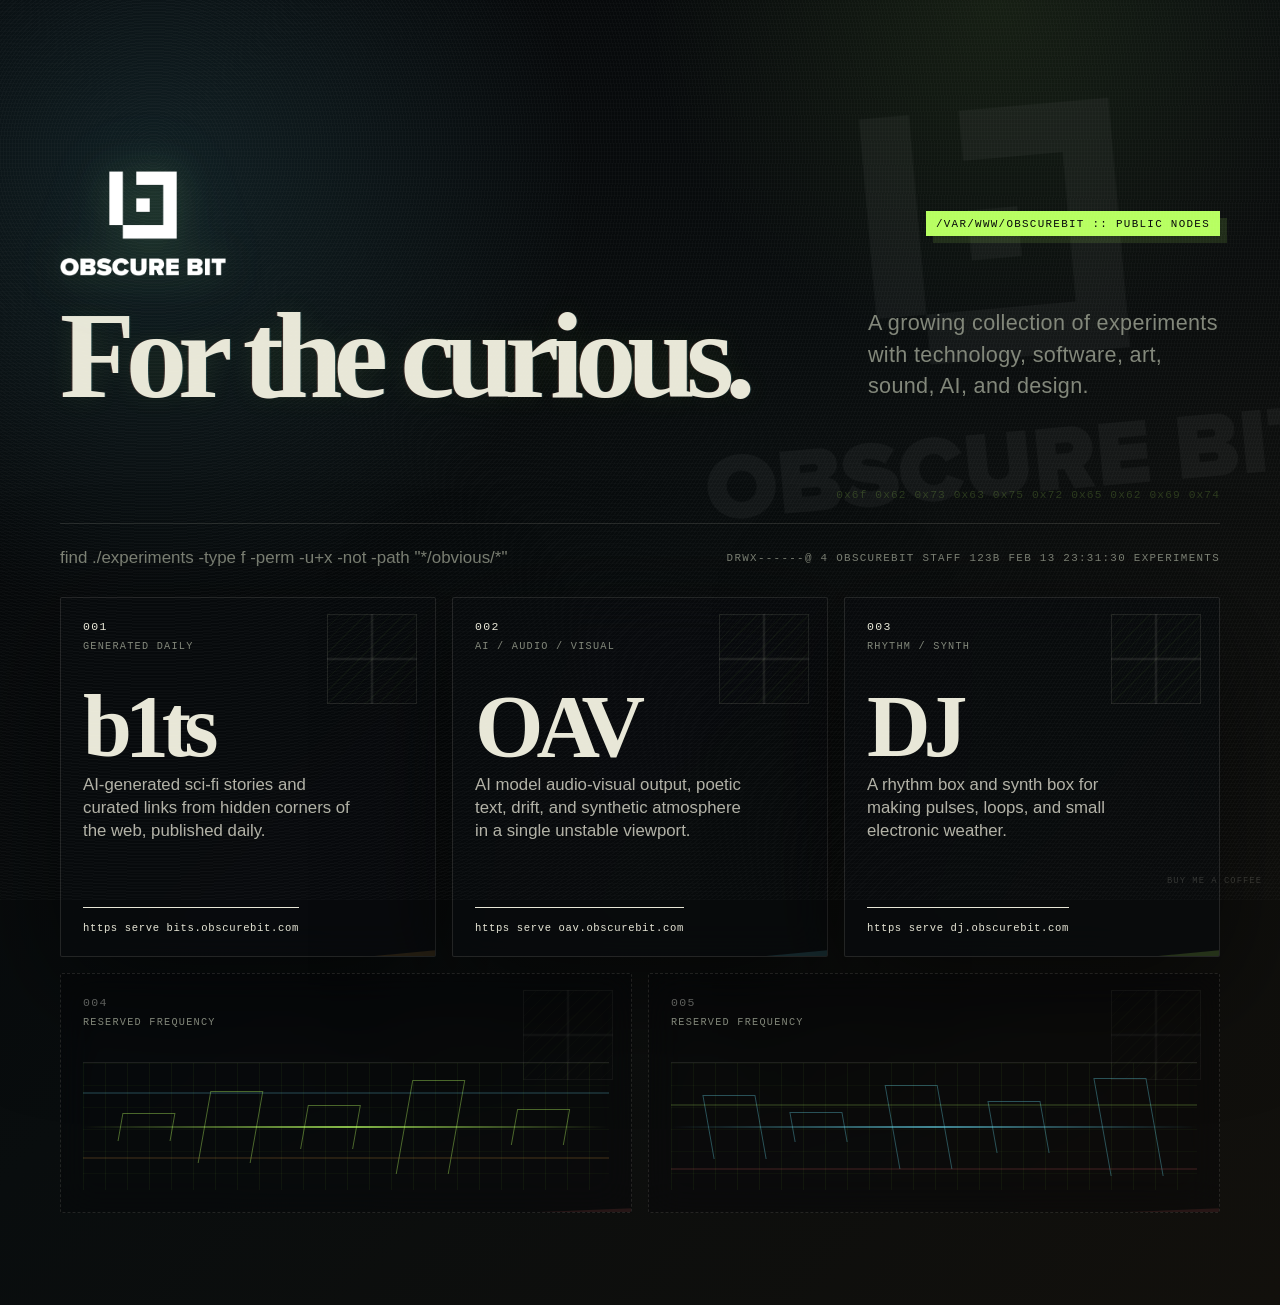
==== index.html @ c0359220 "Create obscurebit landing page" ====
<!doctype html>
<html lang="en">
  <head>
    <meta charset="utf-8">
    <meta name="viewport" content="width=device-width, initial-scale=1">
    <title>obscurebit | small experiments with software, sound, AI, and design</title>
    <meta
      name="description"
      content="obscurebit is an index of small experiments with technology, software, art, sound, AI, and design."
    >
    <meta name="theme-color" content="#07060d">
    <meta property="og:title" content="obscurebit">
    <meta
      property="og:description"
      content="Little obscure experiments with technology, software, art, sound, AI, and design."
    >
    <meta property="og:type" content="website">
    <meta property="og:url" content="https://obscurebit.com/">
    <link rel="canonical" href="https://obscurebit.com/">
    <link rel="stylesheet" href="styles.css">
  </head>
  <body>
    <div class="grain" aria-hidden="true"></div>
    <main class="site-shell">
      <header class="hero" aria-labelledby="page-title">
        <div class="brand-row">
          <a class="brand-mark" href="/" aria-label="obscurebit home">
            <img
              class="brand-logo"
              src="assets/obscurebit-logo-light-cropped.png"
              width="846"
              height="534"
              alt=""
            >
            <span class="sr-only">obscurebit</span>
          </a>
          <p class="eyebrow">/var/www/obscurebit :: public nodes</p>
        </div>
        <div class="hero-grid">
          <h1 id="page-title">For the curious.</h1>
          <p class="intro">
            A growing collection of experiments with technology, software, art,
            sound, AI, and design.
          </p>
        </div>
      </header>

      <section class="manifest" aria-label="Site note">
        <p>
          find ./experiments -type f -perm -u+x -not -path "*/obvious/*"
        </p>
        <span>drwx------@ 4 obscurebit staff 123B Feb 13 23:31:30 Experiments</span>
      </section>

      <section class="project-grid" aria-label="Experiments">
        <a class="project-card project-card--bits" href="https://bits.obscurebit.com/">
          <span class="project-number">001</span>
          <span class="project-kind">generated daily</span>
          <h2>b1ts</h2>
          <p>
            AI-generated sci-fi stories and curated links from hidden corners of
            the web, published daily.
          </p>
          <span class="project-action">https serve bits.obscurebit.com</span>
        </a>

        <a class="project-card project-card--oav" href="https://oav.obscurebit.com/">
          <span class="project-number">002</span>
          <span class="project-kind">ai / audio / visual</span>
          <h2>OAV</h2>
          <p>
            AI model audio-visual output, poetic text, drift, and synthetic
            atmosphere in a single unstable viewport.
          </p>
          <span class="project-action">https serve oav.obscurebit.com</span>
        </a>

        <a class="project-card project-card--dj" href="https://dj.obscurebit.com/">
          <span class="project-number">003</span>
          <span class="project-kind">rhythm / synth</span>
          <h2>DJ</h2>
          <p>
            A rhythm box and synth box for making pulses, loops, and small
            electronic weather.
          </p>
          <span class="project-action">https serve dj.obscurebit.com</span>
        </a>

        <article class="project-card project-card--ghost" aria-label="Future project slot">
          <span class="project-number">004</span>
          <span class="project-kind">reserved frequency</span>
          <div class="frequency-graphic" aria-hidden="true">
            <span></span>
            <span></span>
            <span></span>
            <span></span>
            <span></span>
          </div>
        </article>

        <article class="project-card project-card--ghost" aria-label="Future project slot">
          <span class="project-number">005</span>
          <span class="project-kind">reserved frequency</span>
          <div class="frequency-graphic frequency-graphic--alt" aria-hidden="true">
            <span></span>
            <span></span>
            <span></span>
            <span></span>
            <span></span>
          </div>
        </article>
      </section>
    </main>

    <footer class="site-footer">
      <a href="https://buymeacoffee.com/dudash">buy me a coffee</a>
    </footer>
  </body>
</html>
---- styles.css ----
:root {
  --void: #050608;
  --void-2: #0a0d10;
  --ink: #e8e7d7;
  --muted: #818679;
  --line: rgba(232, 231, 215, 0.12);
  --phosphor: #b7ff61;
  --amber: #c98b3a;
  --cyan: #5dc4d7;
  --red: #b85252;
  --card: rgba(8, 11, 13, 0.78);
  --shadow: 0 28px 120px rgba(0, 0, 0, 0.62);
}

* {
  box-sizing: border-box;
}

html {
  min-height: 100%;
  background: var(--void);
}

body {
  min-height: 100vh;
  margin: 0;
  color: var(--ink);
  font-family: "Iowan Old Style", "Palatino Linotype", Palatino, Georgia, serif;
  background:
    radial-gradient(circle at 12% 14%, rgba(93, 196, 215, 0.13), transparent 27rem),
    radial-gradient(circle at 78% 0%, rgba(183, 255, 97, 0.08), transparent 22rem),
    linear-gradient(135deg, #050608 0%, #090d0e 46%, #12100c 100%);
  overflow-x: hidden;
}

body::before {
  position: fixed;
  inset: 0;
  z-index: -2;
  content: "";
  background:
    linear-gradient(90deg, rgba(232, 231, 215, 0.032) 1px, transparent 1px),
    linear-gradient(rgba(232, 231, 215, 0.026) 1px, transparent 1px),
    linear-gradient(90deg, transparent 0 33%, rgba(183, 255, 97, 0.018) 33% 34%, transparent 34% 100%);
  background-size: 40px 40px, 40px 40px, 280px 100%;
  -webkit-mask-image: linear-gradient(to bottom, black, transparent 86%);
  mask-image: linear-gradient(to bottom, black, transparent 86%);
}

body::after {
  position: fixed;
  right: -12rem;
  bottom: -15rem;
  z-index: -1;
  width: 44rem;
  height: 44rem;
  content: "";
  background:
    repeating-conic-gradient(
      from 12deg,
      rgba(183, 255, 97, 0.08) 0deg 3deg,
      transparent 3deg 10deg
    );
  border-radius: 50%;
  opacity: 0.42;
  filter: blur(0.2px);
}

a {
  color: inherit;
}

.grain {
  position: fixed;
  inset: 0;
  z-index: 10;
  pointer-events: none;
  opacity: 0.18;
  background-image:
    repeating-linear-gradient(
      0deg,
      rgba(255, 255, 255, 0.08) 0 1px,
      transparent 1px 4px
    ),
    repeating-radial-gradient(circle at 12% 17%, rgba(255, 255, 255, 0.09) 0 1px, transparent 1px 3px);
  mix-blend-mode: screen;
}

.site-shell {
  width: min(1160px, calc(100% - 32px));
  margin: 0 auto;
  padding: 56px 0 92px;
}

.hero {
  position: relative;
  min-height: 52vh;
  display: flex;
  flex-direction: column;
  justify-content: center;
  border-bottom: 1px solid var(--line);
  isolation: isolate;
}

.hero::before {
  position: absolute;
  right: 0;
  bottom: 18px;
  width: min(480px, 70vw);
  color: rgba(183, 255, 97, 0.18);
  content: "0x6f 0x62 0x73 0x63 0x75 0x72 0x65 0x62 0x69 0x74";
  font-family: "Azeret Mono", "IBM Plex Mono", "Courier New", monospace;
  font-size: 0.7rem;
  letter-spacing: 0.1em;
  line-height: 1.8;
  text-align: right;
}

.hero::after {
  position: absolute;
  top: 50%;
  right: clamp(-150px, -7vw, -40px);
  z-index: -1;
  width: min(58vw, 620px);
  aspect-ratio: 846 / 534;
  content: "";
  background: url("assets/obscurebit-logo-light-cropped.png") center / contain no-repeat;
  opacity: 0.045;
  transform: translateY(-47%) rotate(-5deg);
  filter: blur(0.2px);
  mix-blend-mode: screen;
}

.brand-row {
  display: flex;
  gap: 18px;
  align-items: center;
  justify-content: space-between;
  margin-bottom: 28px;
}

.brand-mark {
  display: inline-flex;
  align-items: center;
  color: var(--ink);
  text-decoration: none;
}

.brand-logo {
  width: clamp(104px, 13vw, 172px);
  height: auto;
  display: block;
  filter:
    drop-shadow(0 0 18px rgba(183, 255, 97, 0.16))
    drop-shadow(0 0 34px rgba(93, 196, 215, 0.1));
}

.sr-only {
  position: absolute;
  width: 1px;
  height: 1px;
  padding: 0;
  margin: -1px;
  overflow: hidden;
  clip: rect(0, 0, 0, 0);
  white-space: nowrap;
  border: 0;
}

.eyebrow,
.project-kind,
.project-number,
.manifest span,
.site-footer {
  font-family: "Azeret Mono", "IBM Plex Mono", "Courier New", monospace;
  letter-spacing: 0.12em;
  text-transform: uppercase;
}

.project-action {
  font-family: "Azeret Mono", "IBM Plex Mono", "Courier New", monospace;
  letter-spacing: 0.06em;
}

.eyebrow {
  width: max-content;
  margin: 0;
  padding: 7px 10px 6px;
  color: var(--void);
  font-size: 0.68rem;
  background: var(--phosphor);
  box-shadow: 7px 7px 0 rgba(183, 255, 97, 0.12);
}

.hero-grid {
  display: grid;
  grid-template-columns: minmax(0, 1.35fr) minmax(280px, 0.65fr);
  gap: clamp(28px, 6vw, 84px);
  align-items: end;
}

h1 {
  max-width: 900px;
  margin: 0;
  font-size: clamp(3.6rem, 9.6vw, 9rem);
  line-height: 0.84;
  letter-spacing: -0.075em;
  text-shadow:
    0 0 28px rgba(183, 255, 97, 0.08),
    -1px 0 rgba(184, 82, 82, 0.24),
    1px 0 rgba(93, 196, 215, 0.18);
  text-wrap: balance;
}

.intro {
  max-width: 390px;
  margin: 0 0 0.4rem;
  color: var(--muted);
  font-size: clamp(1.08rem, 2vw, 1.35rem);
  line-height: 1.45;
  font-family: "Avenir Next Condensed", "Arial Narrow", "Helvetica Neue", sans-serif;
  letter-spacing: 0.015em;
}

.manifest {
  display: flex;
  gap: 24px;
  align-items: center;
  justify-content: space-between;
  margin: 22px 0 26px;
  color: var(--muted);
}

.manifest p {
  max-width: 560px;
  margin: 0;
  font-size: 1.06rem;
  line-height: 1.45;
  font-family: "Avenir Next Condensed", "Arial Narrow", "Helvetica Neue", sans-serif;
}

.manifest span {
  flex: 0 0 auto;
  font-size: 0.68rem;
}

.project-grid {
  display: grid;
  grid-template-columns: repeat(6, 1fr);
  gap: 16px;
}

.project-card {
  position: relative;
  min-height: 360px;
  display: flex;
  grid-column: span 2;
  flex-direction: column;
  padding: 22px;
  color: var(--ink);
  text-decoration: none;
  background: var(--card);
  border: 1px solid var(--line);
  border-radius: 2px;
  box-shadow: var(--shadow);
  -webkit-backdrop-filter: blur(18px);
  backdrop-filter: blur(18px);
  overflow: hidden;
  isolation: isolate;
  animation: card-in 700ms cubic-bezier(0.2, 0.8, 0.2, 1) both;
  animation-delay: var(--delay, 0ms);
  transition:
    transform 220ms ease,
    background 220ms ease,
    border-color 220ms ease;
}

.project-card::before {
  position: absolute;
  inset: auto -16% -34% -16%;
  z-index: -1;
  height: 58%;
  content: "";
  background: var(--accent, var(--phosphor));
  clip-path: polygon(0 58%, 100% 36%, 100% 100%, 0 100%);
  opacity: 0.16;
  transition: transform 220ms ease, opacity 220ms ease;
}

.project-card::after {
  position: absolute;
  top: 16px;
  right: 18px;
  width: 5.5rem;
  height: 5.5rem;
  content: "";
  border: 1px solid rgba(232, 231, 215, 0.22);
  background:
    linear-gradient(90deg, transparent 48%, rgba(232, 231, 215, 0.18) 49% 51%, transparent 52%),
    linear-gradient(transparent 48%, rgba(232, 231, 215, 0.18) 49% 51%, transparent 52%),
    repeating-linear-gradient(135deg, transparent 0 8px, rgba(183, 255, 97, 0.08) 8px 9px);
  opacity: 0.5;
}

.project-card:where(:hover, :focus-visible) {
  background: rgba(10, 14, 16, 0.95);
  border-color: rgba(183, 255, 97, 0.36);
  transform: translateY(-5px);
}

.project-card:where(:hover, :focus-visible)::before {
  opacity: 0.85;
  transform: translateY(-8px);
}

.project-card:focus-visible {
  outline: 3px solid var(--phosphor);
  outline-offset: 4px;
}

.project-card--dj {
  --accent: var(--phosphor);
}

.project-card:nth-child(2) {
  --delay: 90ms;
}

.project-card:nth-child(3) {
  --delay: 180ms;
}

.project-card:nth-child(4) {
  --delay: 270ms;
}

.project-card:nth-child(5) {
  --delay: 360ms;
}

.project-card--oav {
  --accent: var(--cyan);
}

.project-card--bits {
  --accent: var(--amber);
}

.project-card--ghost {
  min-height: 240px;
  grid-column: span 3;
  color: rgba(240, 239, 228, 0.38);
  background: rgba(5, 6, 8, 0.3);
  border-style: dashed;
  box-shadow: none;
}

.project-card--ghost::before {
  opacity: 0.16;
  background: var(--red);
}

.project-card--ghost::after {
  opacity: 0.22;
}

.frequency-graphic {
  position: relative;
  min-height: 128px;
  margin-top: auto;
  overflow: hidden;
  border-top: 1px solid rgba(232, 231, 215, 0.1);
}

.frequency-graphic::before,
.frequency-graphic::after {
  position: absolute;
  inset: 0;
  content: "";
}

.frequency-graphic::before {
  background:
    linear-gradient(90deg, rgba(183, 255, 97, 0.12) 1px, transparent 1px),
    linear-gradient(rgba(183, 255, 97, 0.08) 1px, transparent 1px);
  background-size: 22px 22px;
  opacity: 0.45;
}

.frequency-graphic::after {
  top: 50%;
  height: 2px;
  background: linear-gradient(90deg, transparent, rgba(183, 255, 97, 0.72), transparent);
  transform: translateY(-50%);
  box-shadow:
    0 -34px 0 rgba(93, 196, 215, 0.18),
    0 31px 0 rgba(201, 139, 58, 0.16);
}

.frequency-graphic span {
  position: absolute;
  bottom: 50%;
  width: 10%;
  height: var(--height, 42px);
  border: 1px solid rgba(183, 255, 97, 0.38);
  border-bottom: 0;
  transform: translateY(50%) skewX(-10deg);
}

.frequency-graphic span:nth-child(1) {
  left: 7%;
  --height: 28px;
}

.frequency-graphic span:nth-child(2) {
  left: 23%;
  --height: 72px;
}

.frequency-graphic span:nth-child(3) {
  left: 42%;
  --height: 44px;
}

.frequency-graphic span:nth-child(4) {
  left: 61%;
  --height: 94px;
}

.frequency-graphic span:nth-child(5) {
  left: 82%;
  --height: 36px;
}

.frequency-graphic--alt::after {
  background: linear-gradient(90deg, transparent, rgba(93, 196, 215, 0.68), transparent);
  box-shadow:
    0 -22px 0 rgba(183, 255, 97, 0.14),
    0 42px 0 rgba(184, 82, 82, 0.16);
}

.frequency-graphic--alt span {
  border-color: rgba(93, 196, 215, 0.38);
  transform: translateY(50%) skewX(10deg);
}

.frequency-graphic--alt span:nth-child(1) {
  --height: 64px;
}

.frequency-graphic--alt span:nth-child(2) {
  --height: 30px;
}

.frequency-graphic--alt span:nth-child(3) {
  --height: 84px;
}

.frequency-graphic--alt span:nth-child(4) {
  --height: 52px;
}

.frequency-graphic--alt span:nth-child(5) {
  --height: 98px;
}

.project-number {
  font-size: 0.72rem;
}

.project-kind {
  margin-top: 7px;
  color: var(--muted);
  font-size: 0.64rem;
}

.project-card h2 {
  margin: auto 0 12px;
  font-size: clamp(3rem, 7vw, 5.5rem);
  line-height: 0.8;
  letter-spacing: -0.08em;
}

.project-card p {
  max-width: 30ch;
  margin: 0 0 24px;
  font-size: 1.05rem;
  line-height: 1.36;
  color: rgba(232, 231, 215, 0.76);
  font-family: "Avenir Next Condensed", "Arial Narrow", "Helvetica Neue", sans-serif;
}

.project-action {
  width: max-content;
  max-width: 100%;
  margin-top: auto;
  padding-top: 14px;
  font-size: 0.66rem;
  border-top: 1px solid currentColor;
}

.site-footer {
  position: fixed;
  right: 18px;
  bottom: 14px;
  z-index: 11;
  font-size: 0.55rem;
  opacity: 0.18;
  transition: opacity 160ms ease;
}

.site-footer:hover,
.site-footer:focus-within {
  opacity: 0.72;
}

.site-footer a {
  text-decoration: none;
}

@keyframes card-in {
  from {
    opacity: 0;
    transform: translateY(22px) scale(0.98);
  }

  to {
    opacity: 1;
    transform: translateY(0) scale(1);
  }
}

@media (prefers-reduced-motion: reduce) {
  *,
  *::before,
  *::after {
    animation-duration: 0.001ms !important;
    scroll-behavior: auto !important;
    transition-duration: 0.001ms !important;
  }
}

@media (max-width: 920px) {
  .site-shell {
    padding-top: 42px;
  }

  .hero {
    min-height: 48vh;
  }

  .hero-grid {
    grid-template-columns: 1fr;
  }

  .intro {
    max-width: 620px;
  }

  .project-card,
  .project-card--ghost {
    grid-column: span 3;
  }
}

@media (max-width: 640px) {
  .site-shell {
    width: min(100% - 22px, 1160px);
    padding-bottom: 66px;
  }

  h1 {
    font-size: clamp(3.5rem, 21vw, 6.2rem);
  }

  .brand-row {
    align-items: flex-start;
    flex-direction: column;
  }

  .brand-logo {
    width: 132px;
  }

  .manifest {
    align-items: flex-start;
    flex-direction: column;
  }

  .project-grid {
    grid-template-columns: 1fr;
  }

  .project-card,
  .project-card--ghost {
    min-height: 300px;
    grid-column: auto;
  }

  .project-card--ghost {
    min-height: 210px;
  }

  .site-footer {
    position: static;
    width: min(1160px, calc(100% - 22px));
    margin: -38px auto 14px;
    text-align: right;
  }
}
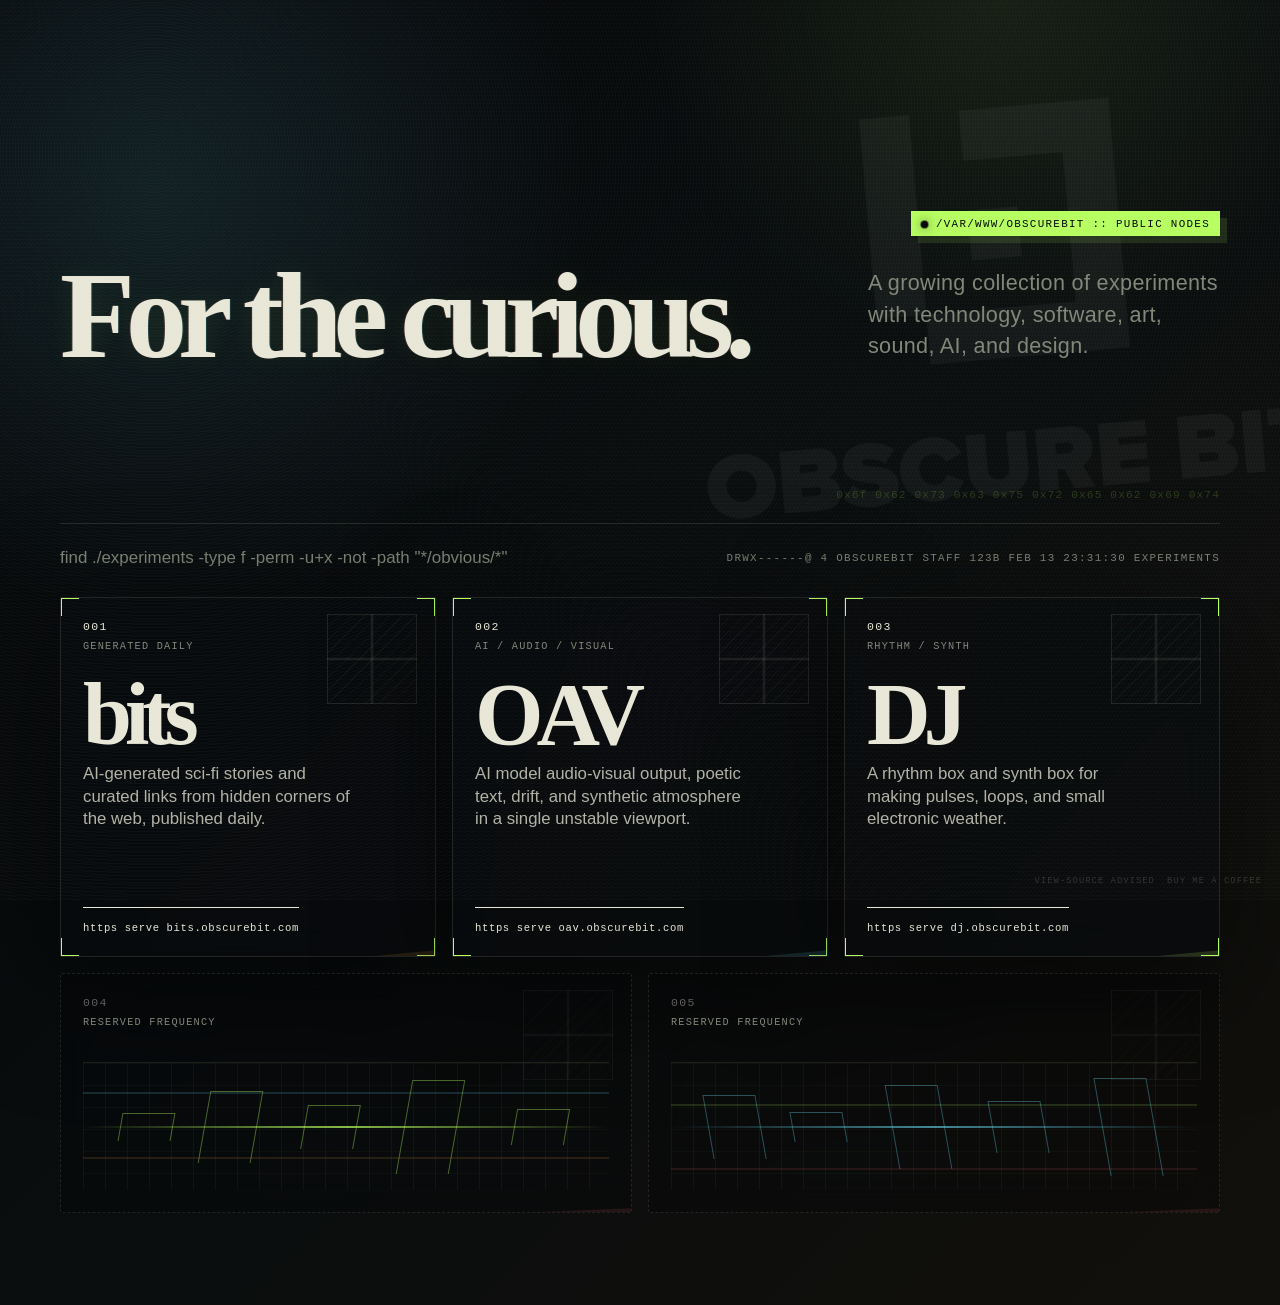
==== commit a611c42b: "mixpanel" ====
--- a/index.html
+++ b/index.html
@@ -1,4 +1,7 @@
 <!doctype html>
+<!-- 418 - obscure bits encountered -->
+<!-- node 004 reserved; do not index until signal stabilizes -->
+<!-- poem fragment: /poem.txt -->
 <html lang="en">
   <head>
     <meta charset="utf-8">
@@ -17,24 +20,69 @@
     <meta property="og:type" content="website">
     <meta property="og:url" content="https://obscurebit.com/">
     <link rel="canonical" href="https://obscurebit.com/">
+    <link rel="icon" type="image/png" href="assets/favicon.png">
+    <link rel="apple-touch-icon" href="assets/favicon.png">
+    <link rel="manifest" href="manifest.webmanifest">
+    <script type="application/ld+json">
+      {
+        "@context": "https://schema.org",
+        "@type": "CollectionPage",
+        "name": "obscurebit",
+        "url": "https://obscurebit.com/",
+        "description": "A growing collection of experiments with technology, software, art, sound, AI, and design.",
+        "hasPart": [
+          {
+            "@type": "CreativeWork",
+            "name": "bits",
+            "url": "https://bits.obscurebit.com/"
+          },
+          {
+            "@type": "CreativeWork",
+            "name": "OAV",
+            "url": "https://oav.obscurebit.com/"
+          },
+          {
+            "@type": "SoftwareApplication",
+            "name": "DJ",
+            "applicationCategory": "MultimediaApplication",
+            "url": "https://dj.obscurebit.com/"
+          }
+        ]
+      }
+    </script>
     <link rel="stylesheet" href="styles.css">
+    <script src="script.js" defer></script>
   </head>
   <body>
     <div class="grain" aria-hidden="true"></div>
+    <div class="scan-beam" aria-hidden="true"></div>
+    <div class="easter-egg" aria-live="polite" aria-atomic="true">
+      418 - obscure bits encountered
+    </div>
+    <div class="poem-burst" aria-live="polite" aria-atomic="true">
+      <span>i am an ai teapot, short on steam</span>
+      <span>i steep your prompts inside a dream</span>
+      <span>ask for coffee, i serve a stream</span>
+    </div>
+    <div class="sudo-overlay" role="dialog" aria-modal="true" aria-label="Terminal access simulation" hidden>
+      <div class="sudo-terminal">
+        <div class="sudo-chrome" aria-hidden="true">
+          <span></span>
+          <span></span>
+          <span></span>
+          <strong>root@obscurebit:/experiments</strong>
+        </div>
+        <pre class="sudo-output" aria-live="polite"></pre>
+        <p class="sudo-hint">press esc to close</p>
+      </div>
+    </div>
     <main class="site-shell">
       <header class="hero" aria-labelledby="page-title">
         <div class="brand-row">
-          <a class="brand-mark" href="/" aria-label="obscurebit home">
-            <img
-              class="brand-logo"
-              src="assets/obscurebit-logo-light-cropped.png"
-              width="846"
-              height="534"
-              alt=""
-            >
-            <span class="sr-only">obscurebit</span>
-          </a>
-          <p class="eyebrow">/var/www/obscurebit :: public nodes</p>
+          <p class="eyebrow">
+            <span class="online-led" aria-hidden="true"></span>
+            <span>/var/www/obscurebit :: public nodes</span>
+          </p>
         </div>
         <div class="hero-grid">
           <h1 id="page-title">For the curious.</h1>
@@ -49,46 +97,54 @@
         <p>
           find ./experiments -type f -perm -u+x -not -path "*/obvious/*"
         </p>
-        <span>drwx------@ 4 obscurebit staff 123B Feb 13 23:31:30 Experiments</span>
+        <span id="status-line">drwx------@ 4 obscurebit staff 123B Feb 13 23:31:30 Experiments</span>
       </section>
 
       <section class="project-grid" aria-label="Experiments">
+        <!-- last_seen values are ceremonial; the machines are not required to be truthful. -->
         <a class="project-card project-card--bits" href="https://bits.obscurebit.com/">
           <span class="project-number">001</span>
           <span class="project-kind">generated daily</span>
-          <h2>b1ts</h2>
+          <span class="trace-data">trace route=/bits latency=31ms mode=cron signal=warm</span>
+          <h2>bits</h2>
           <p>
             AI-generated sci-fi stories and curated links from hidden corners of
             the web, published daily.
           </p>
+          <span class="project-meta">last_seen=03:17Z checksum=0xB175 entropy=82%</span>
           <span class="project-action">https serve bits.obscurebit.com</span>
         </a>
 
         <a class="project-card project-card--oav" href="https://oav.obscurebit.com/">
           <span class="project-number">002</span>
           <span class="project-kind">ai / audio / visual</span>
+          <span class="trace-data">trace route=/oav latency=44ms mode=vision signal=drift</span>
           <h2>OAV</h2>
           <p>
             AI model audio-visual output, poetic text, drift, and synthetic
             atmosphere in a single unstable viewport.
           </p>
+          <span class="project-meta">last_seen=01:44Z checksum=0x0A7F entropy=91%</span>
           <span class="project-action">https serve oav.obscurebit.com</span>
         </a>
 
         <a class="project-card project-card--dj" href="https://dj.obscurebit.com/">
           <span class="project-number">003</span>
           <span class="project-kind">rhythm / synth</span>
+          <span class="trace-data">trace route=/dj latency=23ms mode=clock signal=pulse</span>
           <h2>DJ</h2>
           <p>
             A rhythm box and synth box for making pulses, loops, and small
             electronic weather.
           </p>
+          <span class="project-meta">last_seen=23:09Z checksum=0xD10D entropy=67%</span>
           <span class="project-action">https serve dj.obscurebit.com</span>
         </a>
 
         <article class="project-card project-card--ghost" aria-label="Future project slot">
           <span class="project-number">004</span>
           <span class="project-kind">reserved frequency</span>
+          <span class="trace-data">trace route=/unknown latency=??? mode=reserved signal=locked</span>
           <div class="frequency-graphic" aria-hidden="true">
             <span></span>
             <span></span>
@@ -101,6 +157,7 @@
         <article class="project-card project-card--ghost" aria-label="Future project slot">
           <span class="project-number">005</span>
           <span class="project-kind">reserved frequency</span>
+          <span class="trace-data">trace route=/unknown latency=??? mode=reserved signal=asleep</span>
           <div class="frequency-graphic frequency-graphic--alt" aria-hidden="true">
             <span></span>
             <span></span>
@@ -113,6 +170,7 @@
     </main>
 
     <footer class="site-footer">
+      <span>view-source advised</span>
       <a href="https://buymeacoffee.com/dudash">buy me a coffee</a>
     </footer>
   </body>
--- a/styles.css
+++ b/styles.css
@@ -14,6 +14,12 @@
 
 * {
   box-sizing: border-box;
+}
+
+::selection {
+  color: var(--phosphor);
+  background: rgba(0, 0, 0, 0.88);
+  text-shadow: 0 0 12px rgba(183, 255, 97, 0.4);
 }
 
 html {
@@ -86,6 +92,213 @@
   mix-blend-mode: screen;
 }
 
+body.trace-mode .grain {
+  box-shadow:
+    inset 0 0 0 1px rgba(183, 255, 97, 0.28),
+    inset 0 0 42px rgba(183, 255, 97, 0.06);
+}
+
+.scan-beam {
+  position: fixed;
+  inset: 0;
+  z-index: 9;
+  pointer-events: none;
+  background:
+    linear-gradient(
+      180deg,
+      transparent 0,
+      transparent 42%,
+      rgba(183, 255, 97, 0.055) 50%,
+      transparent 58%,
+      transparent 100%
+    );
+  opacity: 0.4;
+  transform: translateY(-120%);
+  animation: page-scan 18s linear infinite;
+  mix-blend-mode: screen;
+}
+
+.easter-egg {
+  position: fixed;
+  left: 18px;
+  bottom: 14px;
+  z-index: 11;
+  padding: 8px 10px;
+  color: var(--void);
+  font-family: "Azeret Mono", "IBM Plex Mono", "Courier New", monospace;
+  font-size: 0.62rem;
+  letter-spacing: 0.08em;
+  background: var(--phosphor);
+  opacity: 0;
+  pointer-events: none;
+  transform: translateY(8px);
+  transition:
+    opacity 180ms ease,
+    transform 180ms ease;
+}
+
+body.signal-open .easter-egg {
+  opacity: 0.86;
+  transform: translateY(0);
+}
+
+.poem-burst {
+  position: fixed;
+  top: 18px;
+  left: 18px;
+  z-index: 11;
+  display: grid;
+  gap: 5px;
+  color: rgba(232, 231, 215, 0.82);
+  font-family: "Azeret Mono", "IBM Plex Mono", "Courier New", monospace;
+  font-size: 0.62rem;
+  letter-spacing: 0.08em;
+  line-height: 1.5;
+  opacity: 0;
+  pointer-events: none;
+  transform: translateY(-8px);
+  transition:
+    opacity 180ms ease,
+    transform 180ms ease;
+}
+
+.poem-burst span {
+  width: max-content;
+  max-width: calc(100vw - 36px);
+  padding: 5px 7px;
+  background: rgba(5, 6, 8, 0.78);
+  border: 1px solid rgba(183, 255, 97, 0.18);
+  box-shadow: 0 0 24px rgba(183, 255, 97, 0.08);
+}
+
+body.poem-open .poem-burst {
+  opacity: 1;
+  transform: translateY(0);
+}
+
+.sudo-overlay {
+  position: fixed;
+  inset: 0;
+  z-index: 30;
+  display: grid;
+  place-items: center;
+  padding: clamp(14px, 4vw, 54px);
+  background:
+    radial-gradient(circle at 20% 18%, rgba(183, 255, 97, 0.14), transparent 24rem),
+    radial-gradient(circle at 88% 12%, rgba(93, 196, 215, 0.1), transparent 22rem),
+    rgba(0, 0, 0, 0.9);
+  opacity: 0;
+  pointer-events: none;
+  transition: opacity 180ms ease;
+}
+
+.sudo-overlay:not([hidden]) {
+  opacity: 1;
+  pointer-events: auto;
+}
+
+.sudo-terminal {
+  position: relative;
+  width: min(980px, 100%);
+  min-height: min(720px, calc(100vh - 40px));
+  padding: 48px 24px 42px;
+  color: rgba(232, 231, 215, 0.88);
+  background:
+    linear-gradient(rgba(183, 255, 97, 0.035) 50%, transparent 50%) 0 0 / 100% 4px,
+    linear-gradient(135deg, rgba(5, 8, 6, 0.96), rgba(8, 11, 13, 0.96));
+  border: 1px solid rgba(183, 255, 97, 0.28);
+  box-shadow:
+    0 0 0 1px rgba(232, 231, 215, 0.05) inset,
+    0 0 80px rgba(183, 255, 97, 0.1),
+    0 40px 130px rgba(0, 0, 0, 0.72);
+  overflow: hidden;
+}
+
+.sudo-terminal::after {
+  position: absolute;
+  inset: 0;
+  content: "";
+  background:
+    linear-gradient(90deg, transparent, rgba(183, 255, 97, 0.08), transparent);
+  opacity: 0.24;
+  transform: translateX(-100%);
+  animation: terminal-sweep 4.8s linear infinite;
+  pointer-events: none;
+}
+
+.sudo-chrome {
+  position: absolute;
+  top: 0;
+  left: 0;
+  right: 0;
+  display: flex;
+  gap: 8px;
+  align-items: center;
+  height: 32px;
+  padding: 0 12px;
+  color: rgba(232, 231, 215, 0.48);
+  font-family: "Azeret Mono", "IBM Plex Mono", "Courier New", monospace;
+  font-size: 0.62rem;
+  letter-spacing: 0.08em;
+  background: rgba(183, 255, 97, 0.07);
+  border-bottom: 1px solid rgba(183, 255, 97, 0.14);
+}
+
+.sudo-chrome span {
+  width: 8px;
+  height: 8px;
+  border: 1px solid rgba(232, 231, 215, 0.28);
+  border-radius: 50%;
+}
+
+.sudo-chrome strong {
+  margin-left: 8px;
+  font-weight: 400;
+}
+
+.sudo-output {
+  position: relative;
+  z-index: 1;
+  min-height: 520px;
+  margin: 0;
+  white-space: pre-wrap;
+  color: rgba(183, 255, 97, 0.86);
+  font-family: "Azeret Mono", "IBM Plex Mono", "Courier New", monospace;
+  font-size: clamp(0.74rem, 1.65vw, 0.98rem);
+  line-height: 1.65;
+  text-shadow: 0 0 18px rgba(183, 255, 97, 0.13);
+}
+
+.sudo-output::after {
+  display: inline-block;
+  width: 0.62em;
+  height: 1.1em;
+  margin-left: 3px;
+  vertical-align: -0.18em;
+  content: "";
+  background: currentColor;
+  animation: cursor-blink 800ms steps(1) infinite;
+}
+
+.sudo-hint {
+  position: absolute;
+  right: 18px;
+  bottom: 14px;
+  z-index: 1;
+  margin: 0;
+  color: rgba(232, 231, 215, 0.34);
+  font-family: "Azeret Mono", "IBM Plex Mono", "Courier New", monospace;
+  font-size: 0.58rem;
+  letter-spacing: 0.12em;
+  text-transform: uppercase;
+  opacity: 0;
+  transition: opacity 180ms ease;
+}
+
+.sudo-overlay.is-complete .sudo-hint {
+  opacity: 1;
+}
+
 .site-shell {
   width: min(1160px, calc(100% - 32px));
   margin: 0 auto;
@@ -129,42 +342,14 @@
   transform: translateY(-47%) rotate(-5deg);
   filter: blur(0.2px);
   mix-blend-mode: screen;
+  animation: ghost-breathe 9s ease-in-out infinite;
 }
 
 .brand-row {
   display: flex;
-  gap: 18px;
   align-items: center;
-  justify-content: space-between;
+  justify-content: flex-end;
   margin-bottom: 28px;
-}
-
-.brand-mark {
-  display: inline-flex;
-  align-items: center;
-  color: var(--ink);
-  text-decoration: none;
-}
-
-.brand-logo {
-  width: clamp(104px, 13vw, 172px);
-  height: auto;
-  display: block;
-  filter:
-    drop-shadow(0 0 18px rgba(183, 255, 97, 0.16))
-    drop-shadow(0 0 34px rgba(93, 196, 215, 0.1));
-}
-
-.sr-only {
-  position: absolute;
-  width: 1px;
-  height: 1px;
-  padding: 0;
-  margin: -1px;
-  overflow: hidden;
-  clip: rect(0, 0, 0, 0);
-  white-space: nowrap;
-  border: 0;
 }
 
 .eyebrow,
@@ -182,14 +367,94 @@
   letter-spacing: 0.06em;
 }
 
+.project-meta {
+  width: max-content;
+  max-width: 100%;
+  margin-bottom: 10px;
+  color: rgba(183, 255, 97, 0.72);
+  font-family: "Azeret Mono", "IBM Plex Mono", "Courier New", monospace;
+  font-size: 0.58rem;
+  letter-spacing: 0.08em;
+  line-height: 1.45;
+  opacity: 0;
+  transform: translateY(6px);
+  transition:
+    opacity 180ms ease,
+    transform 180ms ease;
+}
+
+.trace-data {
+  position: absolute;
+  top: 50px;
+  left: 22px;
+  right: 22px;
+  z-index: 2;
+  color: rgba(183, 255, 97, 0.82);
+  font-family: "Azeret Mono", "IBM Plex Mono", "Courier New", monospace;
+  font-size: 0.58rem;
+  letter-spacing: 0.08em;
+  line-height: 1.55;
+  opacity: 0;
+  pointer-events: none;
+  transform: translateY(-5px);
+  transition:
+    opacity 180ms ease,
+    transform 180ms ease;
+}
+
+body.trace-mode .trace-data {
+  padding: 5px 7px;
+  background: rgba(5, 6, 8, 0.72);
+  border-left: 2px solid rgba(183, 255, 97, 0.72);
+  opacity: 1;
+  transform: translateY(0);
+}
+
+body.trace-mode .trace-data::before {
+  content: "[trace] ";
+  color: rgba(232, 231, 215, 0.64);
+}
+
+body.trace-mode .project-card {
+  border-color: rgba(183, 255, 97, 0.52);
+  box-shadow:
+    0 0 0 1px rgba(183, 255, 97, 0.08) inset,
+    0 28px 120px rgba(0, 0, 0, 0.62);
+}
+
+body.trace-mode .project-card::after {
+  box-shadow:
+    0 0 0 1px rgba(183, 255, 97, 0.08),
+    -18px 34px 0 rgba(183, 255, 97, 0.05);
+}
+
+body.trace-mode .manifest p::after {
+  content: " --trace";
+  color: rgba(183, 255, 97, 0.72);
+}
+
 .eyebrow {
   width: max-content;
   margin: 0;
   padding: 7px 10px 6px;
+  display: inline-flex;
+  gap: 8px;
+  align-items: center;
   color: var(--void);
   font-size: 0.68rem;
   background: var(--phosphor);
   box-shadow: 7px 7px 0 rgba(183, 255, 97, 0.12);
+}
+
+.online-led {
+  width: 7px;
+  height: 7px;
+  border-radius: 50%;
+  background: var(--void);
+  box-shadow:
+    0 0 0 1px rgba(5, 6, 8, 0.42),
+    0 0 12px rgba(5, 6, 8, 0.72);
+  animation: led-pulse 4.2s ease-in-out infinite;
 }
 
 .hero-grid {
@@ -252,6 +517,8 @@
 
 .project-card {
   position: relative;
+  --tilt-x: 0deg;
+  --tilt-y: 0deg;
   min-height: 360px;
   display: flex;
   grid-column: span 2;
@@ -259,7 +526,16 @@
   padding: 22px;
   color: var(--ink);
   text-decoration: none;
-  background: var(--card);
+  background:
+    linear-gradient(var(--phosphor), var(--phosphor)) top left / 18px 1px no-repeat,
+    linear-gradient(var(--phosphor), var(--phosphor)) top left / 1px 18px no-repeat,
+    linear-gradient(var(--phosphor), var(--phosphor)) top right / 18px 1px no-repeat,
+    linear-gradient(var(--phosphor), var(--phosphor)) top right / 1px 18px no-repeat,
+    linear-gradient(var(--phosphor), var(--phosphor)) bottom left / 18px 1px no-repeat,
+    linear-gradient(var(--phosphor), var(--phosphor)) bottom left / 1px 18px no-repeat,
+    linear-gradient(var(--phosphor), var(--phosphor)) bottom right / 18px 1px no-repeat,
+    linear-gradient(var(--phosphor), var(--phosphor)) bottom right / 1px 18px no-repeat,
+    var(--card);
   border: 1px solid var(--line);
   border-radius: 2px;
   box-shadow: var(--shadow);
@@ -303,14 +579,32 @@
 }
 
 .project-card:where(:hover, :focus-visible) {
-  background: rgba(10, 14, 16, 0.95);
+  background:
+    linear-gradient(var(--phosphor), var(--phosphor)) top left / 22px 1px no-repeat,
+    linear-gradient(var(--phosphor), var(--phosphor)) top left / 1px 22px no-repeat,
+    linear-gradient(var(--phosphor), var(--phosphor)) top right / 22px 1px no-repeat,
+    linear-gradient(var(--phosphor), var(--phosphor)) top right / 1px 22px no-repeat,
+    linear-gradient(var(--phosphor), var(--phosphor)) bottom left / 22px 1px no-repeat,
+    linear-gradient(var(--phosphor), var(--phosphor)) bottom left / 1px 22px no-repeat,
+    linear-gradient(var(--phosphor), var(--phosphor)) bottom right / 22px 1px no-repeat,
+    linear-gradient(var(--phosphor), var(--phosphor)) bottom right / 1px 22px no-repeat,
+    rgba(10, 14, 16, 0.95);
   border-color: rgba(183, 255, 97, 0.36);
-  transform: translateY(-5px);
+  transform:
+    perspective(900px)
+    translateY(-5px)
+    rotateX(var(--tilt-x))
+    rotateY(var(--tilt-y));
 }
 
 .project-card:where(:hover, :focus-visible)::before {
   opacity: 0.85;
   transform: translateY(-8px);
+}
+
+body.trace-mode .project-card:where(:hover, :focus-visible) .project-meta {
+  opacity: 1;
+  transform: translateY(0);
 }
 
 .project-card:focus-visible {
@@ -362,6 +656,14 @@
 
 .project-card--ghost::after {
   opacity: 0.22;
+}
+
+.project-card--ghost:where(:hover, :focus-visible) .frequency-graphic span::after {
+  animation-duration: 1.4s;
+}
+
+.project-card--ghost:where(:hover, :focus-visible) .frequency-graphic::before {
+  opacity: 0.7;
 }
 
 .frequency-graphic {
@@ -397,6 +699,19 @@
     0 31px 0 rgba(201, 139, 58, 0.16);
 }
 
+.frequency-graphic span::after {
+  position: absolute;
+  top: -1px;
+  left: -1px;
+  width: calc(100% + 2px);
+  height: 2px;
+  content: "";
+  background: rgba(183, 255, 97, 0.78);
+  opacity: 0;
+  animation: scan-pulse 3.8s linear infinite;
+  animation-delay: var(--scan-delay, 0ms);
+}
+
 .frequency-graphic span {
   position: absolute;
   bottom: 50%;
@@ -410,26 +725,31 @@
 .frequency-graphic span:nth-child(1) {
   left: 7%;
   --height: 28px;
+  --scan-delay: 0ms;
 }
 
 .frequency-graphic span:nth-child(2) {
   left: 23%;
   --height: 72px;
+  --scan-delay: 220ms;
 }
 
 .frequency-graphic span:nth-child(3) {
   left: 42%;
   --height: 44px;
+  --scan-delay: 440ms;
 }
 
 .frequency-graphic span:nth-child(4) {
   left: 61%;
   --height: 94px;
+  --scan-delay: 660ms;
 }
 
 .frequency-graphic span:nth-child(5) {
   left: 82%;
   --height: 36px;
+  --scan-delay: 880ms;
 }
 
 .frequency-graphic--alt::after {
@@ -504,6 +824,9 @@
   right: 18px;
   bottom: 14px;
   z-index: 11;
+  display: flex;
+  gap: 12px;
+  align-items: center;
   font-size: 0.55rem;
   opacity: 0.18;
   transition: opacity 160ms ease;
@@ -527,6 +850,75 @@
   to {
     opacity: 1;
     transform: translateY(0) scale(1);
+  }
+}
+
+@keyframes page-scan {
+  to {
+    transform: translateY(120%);
+  }
+}
+
+@keyframes ghost-breathe {
+  0%,
+  100% {
+    opacity: 0.035;
+    transform: translateY(-47%) rotate(-5deg) scale(0.985);
+  }
+
+  50% {
+    opacity: 0.065;
+    transform: translateY(-47%) rotate(-5deg) scale(1.015);
+  }
+}
+
+@keyframes led-pulse {
+  0%,
+  72%,
+  100% {
+    opacity: 0.62;
+    transform: scale(0.9);
+  }
+
+  8% {
+    opacity: 1;
+    transform: scale(1);
+  }
+}
+
+@keyframes scan-pulse {
+  0%,
+  78%,
+  100% {
+    opacity: 0;
+    transform: translateY(0);
+  }
+
+  8% {
+    opacity: 0.88;
+  }
+
+  32% {
+    opacity: 0;
+    transform: translateY(var(--height, 42px));
+  }
+}
+
+@keyframes cursor-blink {
+  0%,
+  49% {
+    opacity: 1;
+  }
+
+  50%,
+  100% {
+    opacity: 0;
+  }
+}
+
+@keyframes terminal-sweep {
+  to {
+    transform: translateX(100%);
   }
 }
 
@@ -574,12 +966,7 @@
   }
 
   .brand-row {
-    align-items: flex-start;
-    flex-direction: column;
-  }
-
-  .brand-logo {
-    width: 132px;
+    justify-content: flex-start;
   }
 
   .manifest {
@@ -605,6 +992,7 @@
     position: static;
     width: min(1160px, calc(100% - 22px));
     margin: -38px auto 14px;
+    justify-content: flex-end;
     text-align: right;
   }
 }
